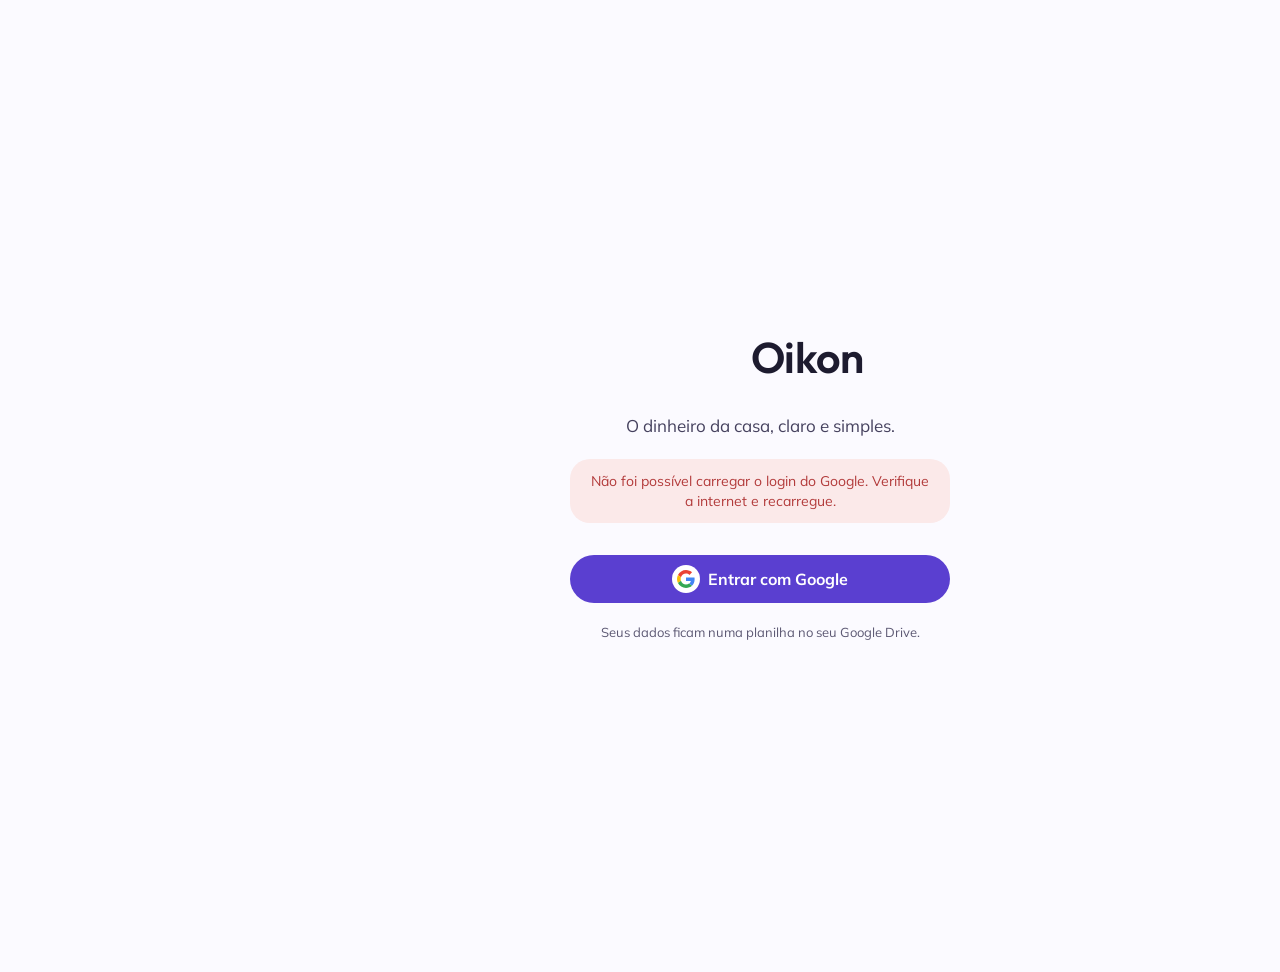
==== index.html @ 4a798f78 "Cartão: dados só para leitura com botão Editar; formulário abre ao editar e fecha ao salvar Co-Autho" ====
<!doctype html>
<html lang="pt-BR">
<head>
<meta charset="utf-8">
<meta name="viewport" content="width=device-width, initial-scale=1, viewport-fit=cover">
<meta name="theme-color" content="#FBFAFF">
<meta name="description" content="Oikon: o dinheiro da casa, claro e simples. Seus dados ficam numa planilha no seu Google Drive.">
<title>Oikon</title>
<link rel="manifest" href="manifest.webmanifest">
<link rel="icon" href="icons/oikon.svg" type="image/svg+xml">
<link rel="apple-touch-icon" href="icons/icon-180.png">
<meta name="apple-mobile-web-app-capable" content="yes">
<meta name="apple-mobile-web-app-title" content="Oikon">
<link rel="preload" href="fonts/mulish-400.woff2" as="font" type="font/woff2" crossorigin>
<link rel="preload" href="fonts/outfit-600.woff2" as="font" type="font/woff2" crossorigin>
<link rel="stylesheet" href="css/app.css?v=81">
</head>
<body>
<div id="app">
  <main id="main" class="shell"><div class="carregando" aria-label="Carregando"><i></i><i></i><i></i></div></main>
  <div id="composer"></div>
  <div id="nav"></div>
  <div id="modal"></div>
  <div id="toast" aria-live="polite"></div>
</div>
<noscript>Este app precisa de JavaScript.</noscript>
<script type="module" src="js/app.js?v=81"></script>
</body>
</html>
---- css/app.css ----
/* Oikon — design system "Leve" (documento design/oikon-design-system.md do projeto).
   Tudo vem dos tokens abaixo (seção 14). Valores soltos só onde o documento pede. */

/* ---------- Tokens ---------- */
:root {
  color-scheme: light;

  /* Marca */
  --cor-violeta: #5A3FD0;
  --cor-violeta-escuro: #432CA8;
  --cor-lavanda: #EEEAFC;
  --cor-lavanda-escuro: #E2DCFA;
  --cor-lavanda-leve: #F5F2FE;
  --cor-ambar: #F2A93B;
  --cor-noite: #1D1B2F;

  /* Neutros */
  --cor-fundo: #FBFAFF;
  --cor-superficie: #FFFFFF;
  --cor-texto: #1D1B2F;
  --cor-texto-2: #45415E;
  --cor-texto-3: #5C5873;
  --cor-placeholder: #6E6988;
  --cor-borda: #ECE8F7;
  --cor-borda-forte: #D9D3F2;
  --cor-borda-campo: #8C86A8;

  /* Estados */
  --cor-positivo: #226B4B;
  --cor-positivo-fundo: #E6F4EC;
  --cor-negativo: #B23A3A;
  --cor-negativo-fundo: #FBE9E9;
  --cor-atencao: #8A5A00;
  --cor-atencao-fundo: #FDF1DC;
  --cor-veu: rgba(29, 27, 47, 0.4);

  /* Tipografia */
  --fonte-texto: "Mulish", system-ui, -apple-system, "Segoe UI", sans-serif;
  --fonte-numero: "Outfit", "Mulish", system-ui, sans-serif;
  --txt-destaque: 52px;
  --txt-numero-g: 32px;
  --txt-numero-m: 22px;
  --txt-numero-p: 16px;
  --txt-titulo-1: 28px;
  --txt-titulo-2: 22px;
  --txt-titulo-3: 17px;
  --txt-corpo: 16px;
  --txt-apoio: 14px;
  --txt-legenda: 13px;

  /* Espaço */
  --esp-1: 4px;
  --esp-2: 8px;
  --esp-3: 12px;
  --esp-4: 16px;
  --esp-5: 20px;
  --esp-6: 24px;
  --esp-8: 32px;
  --esp-10: 40px;
  --esp-16: 64px;

  /* Forma */
  --raio-p: 12px;
  --raio-m: 20px;
  --raio-g: 22px;
  --raio-xg: 28px;
  --raio-pilula: 999px;
  --sombra-flutuante: 0 8px 24px rgba(29, 27, 47, 0.12);

  /* Movimento */
  --mov-rapido: 150ms;
  --mov-medio: 250ms;
  --mov-curva: cubic-bezier(0.2, 0, 0, 1);

  /* Layout */
  --nav-lateral: 240px;
  --conteudo-max: 1120px;
  --toque-min: 44px;
  --nav-h: 64px;
  --composer-h: 76px;
}

/* ---------- Fontes (hospedadas no projeto, funcionam sem internet) ---------- */
@font-face { font-family: "Mulish"; src: url("../fonts/mulish-400.woff2") format("woff2"); font-weight: 400; font-display: swap; }
@font-face { font-family: "Mulish"; src: url("../fonts/mulish-600.woff2") format("woff2"); font-weight: 600; font-display: swap; }
@font-face { font-family: "Mulish"; src: url("../fonts/mulish-700.woff2") format("woff2"); font-weight: 700; font-display: swap; }
@font-face { font-family: "Mulish"; src: url("../fonts/mulish-800.woff2") format("woff2"); font-weight: 800; font-display: swap; }
@font-face { font-family: "Outfit"; src: url("../fonts/outfit-500.woff2") format("woff2"); font-weight: 500; font-display: swap; }
@font-face { font-family: "Outfit"; src: url("../fonts/outfit-600.woff2") format("woff2"); font-weight: 600; font-display: swap; }

/* ---------- Base ---------- */
* { box-sizing: border-box; }
html { -webkit-text-size-adjust: 100%; }
body {
  margin: 0;
  background: var(--cor-fundo);
  color: var(--cor-texto);
  font-family: var(--fonte-texto);
  font-size: var(--txt-corpo);
  line-height: 1.45;
}
button, input, select, textarea { font: inherit; color: inherit; }
a { color: var(--cor-violeta); }
h1, h2, h3 { margin: 0; line-height: 1.25; font-weight: 800; }
h1 { font-size: var(--txt-titulo-2); }
h2 { font-size: var(--txt-titulo-3); }
h3 { font-size: var(--txt-titulo-3); }
p { margin: 0; }
svg.ic { width: 24px; height: 24px; flex: none; fill: none; stroke: currentColor; stroke-width: 1.8; stroke-linecap: round; stroke-linejoin: round; }
.num {
  font-family: var(--fonte-numero);
  font-weight: 600;
  font-variant-numeric: tabular-nums;
  letter-spacing: -0.01em;
  white-space: nowrap;
}
.muted { color: var(--cor-texto-3); }
.small { font-size: var(--txt-legenda); }
.apoio { font-size: var(--txt-apoio); color: var(--cor-texto-2); }
.neg { color: var(--cor-negativo); }
.pos { color: var(--cor-positivo); }
.hidden, .sr-only { position: absolute !important; width: 1px; height: 1px; overflow: hidden; clip: rect(0 0 0 0); white-space: nowrap; }
:focus-visible { outline: 3px solid var(--cor-ambar); outline-offset: 2px; }
@media (prefers-reduced-motion: reduce) {
  *, *::before, *::after { animation: none !important; transition: none !important; }
}

/* ---------- Estrutura ---------- */
#app { min-height: 100vh; }
.shell { max-width: 640px; margin: 0 auto; padding: calc(var(--esp-6) + env(safe-area-inset-top)) var(--esp-5) calc(var(--nav-h) + var(--esp-6) + env(safe-area-inset-bottom)); }
.shell.with-composer { padding-bottom: calc(var(--nav-h) + var(--composer-h) + var(--esp-6) + env(safe-area-inset-bottom)); }
.top { display: flex; align-items: center; justify-content: space-between; gap: var(--esp-3); margin-bottom: var(--esp-4); min-height: var(--toque-min); }
.top h1 { flex: 1; }
.cabecalho { display: flex; align-items: center; justify-content: space-between; gap: var(--esp-3); margin-bottom: var(--esp-3); }
.cabecalho .marca-ic { width: 40px; height: 40px; flex: none; }
.stack { display: flex; flex-direction: column; gap: var(--esp-3); }
.secao { margin-top: var(--esp-6); }
.row { display: flex; align-items: center; justify-content: space-between; gap: var(--esp-3); }
.grid2 { display: grid; grid-template-columns: repeat(2, minmax(0, 1fr)); gap: 10px; }
.grid3 { display: grid; grid-template-columns: repeat(3, minmax(0, 1fr)); gap: var(--esp-2); }

/* ---------- Botões (8.1) ---------- */
.btn {
  display: inline-flex; align-items: center; justify-content: center; gap: var(--esp-2);
  min-height: 48px; padding: 0 var(--esp-5); border: 0; border-radius: var(--raio-pilula);
  font: 700 var(--txt-corpo)/1.2 var(--fonte-texto); text-decoration: none; cursor: pointer; text-align: center;
  background: var(--cor-lavanda); color: var(--cor-violeta-escuro);
  transition: background var(--mov-rapido) var(--mov-curva);
}
.btn:hover, .btn:active { background: var(--cor-lavanda-escuro); }
.btn svg.ic { width: 20px; height: 20px; }
.btn.primary { background: var(--cor-violeta); color: #fff; }
.btn.primary:hover, .btn.primary:active { background: var(--cor-violeta-escuro); }
.btn.link { background: transparent; color: var(--cor-violeta); padding: 0 var(--esp-3); min-height: var(--toque-min); }
.btn.link:hover { background: var(--cor-lavanda-leve); }
.btn.danger { background: transparent; color: var(--cor-negativo); }
.btn.danger:hover { background: var(--cor-negativo-fundo); }
.btn.danger.cheio { background: var(--cor-negativo); color: #fff; }
.btn.icone { width: 48px; padding: 0; flex: none; }
.btn.pequeno { min-height: var(--toque-min); padding: 0 var(--esp-4); font-size: var(--txt-apoio); }
.btn.block { width: 100%; }
.btn:disabled { opacity: .4; cursor: not-allowed; }
.btns { display: flex; gap: 10px; flex-wrap: wrap; }
.btns .btn { flex: 1 1 auto; }
.btns.col { flex-direction: column; }
.back { display: inline-flex; align-items: center; gap: var(--esp-1); min-height: var(--toque-min); padding: 0 var(--esp-3) 0 0; border: 0; background: none; color: var(--cor-violeta); font: 700 var(--txt-corpo) var(--fonte-texto); cursor: pointer; border-radius: var(--raio-pilula); }
.back svg.ic { width: 20px; height: 20px; }

/* ---------- Cards e métricas (8.4, 8.5) ---------- */
.card { background: var(--cor-superficie); border: 1px solid var(--cor-borda); border-radius: var(--raio-g); padding: var(--esp-4) var(--esp-5); color: inherit; text-decoration: none; display: block; }
a.card:hover { border-color: var(--cor-borda-forte); }
.card .label { font-size: var(--txt-legenda); font-weight: 700; color: var(--cor-texto-3); }
.card .big { font-family: var(--fonte-numero); font-weight: 600; font-size: var(--txt-numero-m); line-height: 1.2; margin-top: 2px; font-variant-numeric: tabular-nums; }
.card.alert { background: var(--cor-atencao-fundo); border-color: transparent; color: var(--cor-atencao); }
.card.danger { background: var(--cor-negativo-fundo); border-color: transparent; }
.card.info { background: var(--cor-lavanda); border-color: transparent; color: var(--cor-noite); }
.metrica { padding: 14px var(--esp-4); border-radius: var(--raio-g); display: flex; flex-direction: column; gap: 2px; }
.metrica .apoio { font-size: var(--txt-legenda); color: var(--cor-texto-3); }

.destaque { text-align: center; padding: var(--esp-3) 0 var(--esp-5); display: flex; flex-direction: column; align-items: center; gap: var(--esp-2); color: inherit; text-decoration: none; border-radius: var(--raio-xg); }
.destaque .rot { font-size: var(--txt-apoio); font-weight: 700; color: var(--cor-texto-3); }
.destaque .valor { font-family: var(--fonte-numero); font-weight: 600; font-size: var(--txt-destaque); line-height: 1; letter-spacing: -0.02em; color: var(--cor-violeta); font-variant-numeric: tabular-nums; }
.destaque .valor.neg { color: var(--cor-negativo); }
.destaque .exp { font-size: var(--txt-apoio); color: var(--cor-texto-2); max-width: 300px; }
.destaque .saidas { width: 100%; max-width: 320px; margin-top: var(--esp-2); text-align: left; }
.destaque:hover .valor { color: var(--cor-violeta-escuro); }

.section-title { display: flex; align-items: center; gap: var(--esp-2); font-size: var(--txt-titulo-3); font-weight: 800; color: var(--cor-texto); margin: var(--esp-6) 0 var(--esp-3); }
.section-title .r { margin-left: auto; }
.contador { display: inline-block; background: var(--cor-ambar); color: var(--cor-noite); font-size: var(--txt-legenda); font-weight: 800; border-radius: var(--raio-pilula); padding: 2px 9px; line-height: 1.4; }

/* ---------- Itens de lista (8.6) ---------- */
.list { display: flex; flex-direction: column; gap: 10px; }
.item {
  display: flex; align-items: center; gap: var(--esp-3); width: 100%; min-height: 64px;
  padding: var(--esp-3) 14px; background: var(--cor-superficie); border: 1px solid var(--cor-borda); border-radius: var(--raio-m);
  text-align: left; color: inherit; text-decoration: none; cursor: pointer;
  transition: border-color var(--mov-rapido) var(--mov-curva);
}
div.item { cursor: default; }
.item:hover { border-color: var(--cor-borda-forte); }
.item > .ic, .item > svg.ic { color: var(--cor-noite); }
.item .meio { flex: 1; min-width: 0; display: flex; flex-direction: column; gap: 2px; }
.item .t { font-weight: 700; font-size: 15px; }
.item .s { font-size: var(--txt-legenda); color: var(--cor-texto-3); }
.item .r { text-align: right; flex: none; display: flex; flex-direction: column; align-items: flex-end; gap: 2px; }
.item .r .num { font-size: var(--txt-numero-p); }
.item.total { min-height: 52px; background: var(--cor-lavanda-leve); }
.quem { display: inline-grid; place-items: center; width: 24px; height: 24px; border-radius: 50%; background: var(--cor-lavanda); color: var(--cor-violeta-escuro); font-size: var(--txt-legenda); font-weight: 700; vertical-align: middle; flex: none; }
.dia { font-size: var(--txt-legenda); font-weight: 700; color: var(--cor-texto-3); margin: var(--esp-5) 0 var(--esp-2); }
.dia:first-child { margin-top: 0; }

.badge { display: inline-flex; align-items: center; font-size: var(--txt-legenda); font-weight: 700; border-radius: var(--raio-pilula); padding: 1px 8px; line-height: 1.5; vertical-align: middle; }
.badge.prev { background: var(--cor-lavanda); color: var(--cor-violeta-escuro); }
.badge.pend { background: var(--cor-atencao-fundo); color: var(--cor-atencao); }
.badge.envio { background: var(--cor-lavanda-leve); color: var(--cor-texto-3); }
.badge.est { background: var(--cor-negativo-fundo); color: var(--cor-negativo); }
.badge.ok { background: var(--cor-positivo-fundo); color: var(--cor-positivo); }

/* ---------- Barra de orçamento (8.9) ---------- */
.bar { position: relative; height: 8px; border-radius: var(--raio-pilula); background: var(--cor-lavanda); overflow: hidden; display: flex; margin: 6px 0 4px; }
.bar > i { display: block; height: 100%; background: var(--cor-violeta); }
.bar > i.prev { background: var(--cor-violeta); opacity: .35; }
.bar.over { background: var(--cor-negativo-fundo); }
.bar.over > i { background: var(--cor-negativo); }
.bar.over > i.prev { opacity: .45; }
.orc-linha { display: flex; justify-content: space-between; gap: var(--esp-3); align-items: baseline; }
.orc-linha .t { font-weight: 700; font-size: 15px; }
.orc-linha .num { font-size: 15px; }

/* ---------- Chips (8.8) ---------- */
.chip { display: inline-flex; align-items: center; gap: var(--esp-2); min-height: 36px; padding: 0 14px; border-radius: var(--raio-pilula); background: var(--cor-lavanda); color: var(--cor-texto-2); font-weight: 700; font-size: 15px; border: 0; text-decoration: none; cursor: pointer; }
.chip svg.ic { width: 16px; height: 16px; }
.chip.falta { background: var(--cor-superficie); border: 1.5px dashed var(--cor-borda-campo); color: var(--cor-noite); }
.chip.ed { color: var(--cor-noite); font-size: var(--txt-apoio); }
.chip.aberto { background: var(--cor-violeta); color: #fff; }
.chips { display: flex; flex-wrap: wrap; gap: var(--esp-2); }
.filtros { display: flex; gap: var(--esp-2); overflow-x: auto; padding-bottom: 2px; margin-bottom: var(--esp-3); }
.filtro { flex: none; display: inline-flex; align-items: center; min-height: var(--toque-min); padding: 0 var(--esp-4); border-radius: var(--raio-pilula); background: var(--cor-superficie); border: 1px solid var(--cor-borda-forte); color: var(--cor-texto-2); font-weight: 700; font-size: var(--txt-apoio); text-decoration: none; }
.filtro.on { background: var(--cor-violeta); border-color: var(--cor-violeta); color: #fff; }
.seletor-mes { display: flex; align-items: center; justify-content: center; gap: var(--esp-1); background: var(--cor-lavanda); border-radius: var(--raio-pilula); padding: 2px; width: max-content; max-width: 100%; margin: 0 auto var(--esp-4); }
.seletor-mes a { display: inline-grid; place-items: center; width: var(--toque-min); height: var(--toque-min); border-radius: 50%; color: var(--cor-violeta-escuro); }
.seletor-mes a:hover { background: var(--cor-lavanda-escuro); }
.seletor-mes a svg.ic { width: 20px; height: 20px; }
.seletor-mes b, .seletor-mes .t { padding: 0 var(--esp-2); font-weight: 700; color: var(--cor-texto-2); text-align: center; }
.seletor-mes .t b { padding: 0; display: block; color: var(--cor-noite); }

/* ---------- Formulários (8.13) ---------- */
form { margin: 0; }
.field { display: flex; flex-direction: column; gap: 6px; }
.field > span:first-child { font-size: var(--txt-apoio); font-weight: 700; color: var(--cor-texto-2); }
.field input, .field select, .field textarea {
  min-height: 48px; padding: 0 14px; border: 1.5px solid var(--cor-borda-campo); border-radius: var(--raio-p);
  background: var(--cor-superficie); width: 100%; font-size: var(--txt-corpo);
}
.field select { padding-right: 36px; }
.field input::placeholder { color: var(--cor-placeholder); }
.field input:focus, .field select:focus, .field textarea:focus { outline: none; border-color: var(--cor-violeta); box-shadow: 0 0 0 1px var(--cor-violeta); }
.field.valor .caixa { position: relative; display: flex; align-items: center; }
.field.valor .caixa::before { content: "R$"; position: absolute; left: 14px; color: var(--cor-texto-3); font-weight: 700; }
.field.valor input { font-family: var(--fonte-numero); font-weight: 600; font-size: 20px; text-align: right; padding-left: 48px; }
.field.err input, .field.err select { border-color: var(--cor-negativo); }
.field .hint { font-size: var(--txt-legenda); color: var(--cor-texto-3); }
.field .error { font-size: var(--txt-legenda); color: var(--cor-negativo); font-weight: 700; }
.seg { display: flex; gap: 2px; padding: 3px; background: var(--cor-lavanda); border-radius: var(--raio-pilula); }
.seg label { flex: 1; display: grid; place-items: center; min-height: 42px; padding: 0 var(--esp-2); border-radius: var(--raio-pilula); border: 1px solid transparent; cursor: pointer; font-weight: 700; font-size: var(--txt-apoio); color: var(--cor-texto-2); text-align: center; }
.seg input { position: absolute; opacity: 0; pointer-events: none; }
.seg label:has(input:checked) { background: var(--cor-superficie); color: var(--cor-violeta); border-color: var(--cor-borda-forte); }
.seg label:has(input:focus-visible) { outline: 3px solid var(--cor-ambar); outline-offset: 2px; }
.check { display: flex; gap: var(--esp-3); align-items: center; min-height: var(--toque-min); cursor: pointer; }
.check input[type="radio"] { width: 22px; height: 22px; accent-color: var(--cor-violeta); flex: none; }
.check input[type="checkbox"] { appearance: none; -webkit-appearance: none; position: relative; flex: none; width: 44px; height: 26px; border-radius: var(--raio-pilula); background: var(--cor-borda-campo); cursor: pointer; transition: background var(--mov-rapido) var(--mov-curva); margin: 0; }
.check input[type="checkbox"]::after { content: ""; position: absolute; top: 3px; left: 3px; width: 20px; height: 20px; border-radius: 50%; background: #fff; transition: transform var(--mov-rapido) var(--mov-curva); }
.check input[type="checkbox"]:checked { background: var(--cor-violeta); }
.check input[type="checkbox"]:checked::after { transform: translateX(18px); }

/* ---------- Navegação (8.14) ---------- */
.tabs { position: fixed; left: 0; right: 0; bottom: 0; z-index: 20; display: flex; justify-content: center; height: calc(var(--nav-h) + env(safe-area-inset-bottom)); padding-bottom: env(safe-area-inset-bottom); background: var(--cor-superficie); border-top: 1px solid var(--cor-borda); }
.tabs .so-desk { display: none; }
.tabs a { flex: 1; max-width: 160px; display: flex; flex-direction: column; align-items: center; justify-content: center; gap: var(--esp-1); font-size: var(--txt-legenda); font-weight: 700; color: var(--cor-texto-3); text-decoration: none; }
.tabs a .pil { display: grid; place-items: center; width: 56px; height: 32px; border-radius: var(--raio-pilula); }
.tabs a.on { color: var(--cor-violeta); }
.tabs a.on .pil { background: var(--cor-lavanda); }

/* ---------- Campo único (8.2) ---------- */
.composer { position: fixed; left: 0; right: 0; bottom: calc(var(--nav-h) + env(safe-area-inset-bottom)); z-index: 19; background: var(--cor-superficie); border-top: 1px solid var(--cor-borda); padding: 14px var(--esp-4); }
.composer form { max-width: 640px; margin: 0 auto; display: flex; gap: 10px; align-items: center; }
.composer input { flex: 1; min-width: 0; height: 48px; padding: 0 18px; border-radius: var(--raio-pilula); background: var(--cor-fundo); border: 1.5px solid var(--cor-borda-campo); font-size: var(--txt-corpo); outline: none; transition: border-color var(--mov-rapido) var(--mov-curva); }
.composer input::placeholder { color: var(--cor-placeholder); }
.composer input:focus { border-color: var(--cor-violeta); }
.composer .btn.icone svg.ic { width: 22px; height: 22px; }
.composer.no-topo { position: static; padding: 0; border: 0; background: none; margin-bottom: var(--esp-6); }
.composer.no-topo form { max-width: none; }

/* ---------- Avisos, toast (8.10, 8.11, 8.17) ---------- */
.banner { display: flex; align-items: center; gap: var(--esp-3); padding: var(--esp-3) var(--esp-4); border-radius: var(--raio-m); font-size: var(--txt-apoio); margin-bottom: var(--esp-3); background: var(--cor-lavanda); color: var(--cor-noite); }
.banner > svg.ic { width: 20px; height: 20px; }
.banner > span { flex: 1; }
.banner.warn { background: var(--cor-atencao-fundo); color: var(--cor-atencao); font-weight: 700; }
.banner.err { background: var(--cor-negativo-fundo); color: var(--cor-negativo); }
.banner.ok { background: var(--cor-positivo-fundo); color: var(--cor-positivo); }
.banner .btn { min-height: 40px; padding: 0 var(--esp-4); font-size: var(--txt-apoio); background: var(--cor-superficie); flex: none; }
.toast { position: fixed; left: 50%; top: calc(env(safe-area-inset-top) + var(--esp-3)); transform: translateX(-50%); z-index: 80; width: max-content; max-width: min(440px, calc(100vw - 32px)); display: flex; align-items: center; gap: var(--esp-3); padding: 10px var(--esp-4) 10px 10px; background: var(--cor-superficie); color: var(--cor-texto); border: 1px solid var(--cor-lavanda); border-radius: 16px; box-shadow: 0 8px 24px rgba(52, 40, 120, .14), 0 1px 3px rgba(52, 40, 120, .08); font-size: 15px; font-weight: 600; line-height: 1.35; cursor: pointer; animation: toast-in 220ms var(--mov-curva); }
.toast .t-ic { flex: none; display: grid; place-items: center; width: 30px; height: 30px; border-radius: 50%; background: var(--cor-lavanda-leve); color: var(--cor-violeta); }
.toast .t-ic svg.ic { width: 16px; height: 16px; }
.toast.ok .t-ic { background: var(--cor-positivo-fundo); color: var(--cor-positivo); }
.toast.atencao { border-color: var(--cor-atencao-fundo); }
.toast.atencao .t-ic { background: var(--cor-atencao-fundo); color: var(--cor-atencao); }
@keyframes toast-in { from { opacity: 0; transform: translate(-50%, -10px); } to { opacity: 1; transform: translate(-50%, 0); } }
@keyframes toast-in-desk { from { opacity: 0; transform: translateY(-10px); } to { opacity: 1; transform: none; } }
@media (prefers-reduced-motion: reduce) { .toast { animation: none; } }
.vazio { text-align: center; padding: var(--esp-8) var(--esp-4); display: flex; flex-direction: column; align-items: center; gap: var(--esp-3); color: var(--cor-texto-2); }
.vazio svg.ic { width: 32px; height: 32px; color: var(--cor-texto-3); }
.carregando { display: flex; flex-direction: column; gap: var(--esp-3); align-items: center; padding-top: var(--esp-16); }
.carregando i { display: block; height: 20px; width: 60%; border-radius: var(--raio-pilula); background: var(--cor-lavanda); animation: pulsar 1.2s ease-in-out infinite; }
.carregando i:nth-child(2) { height: 52px; width: 70%; }
.carregando i:nth-child(3) { width: 80%; height: 64px; border-radius: var(--raio-g); }
@keyframes pulsar { 0%, 100% { opacity: 1; } 50% { opacity: .6; } }

/* ---------- Bottom sheet e modal (8.12) ---------- */
.modal-bg { position: fixed; inset: 0; z-index: 40; background: var(--cor-veu); display: flex; align-items: flex-end; justify-content: center; animation: fade var(--mov-medio) var(--mov-curva); }
.modal { position: relative; width: 100%; max-width: 640px; max-height: 90vh; overflow: auto; background: var(--cor-superficie); border-radius: var(--raio-xg) var(--raio-xg) 0 0; padding: var(--esp-6) var(--esp-5) calc(var(--esp-5) + env(safe-area-inset-bottom)); box-shadow: var(--sombra-flutuante); animation: subir var(--mov-medio) var(--mov-curva); }
.modal::before { content: ""; position: absolute; top: 8px; left: 50%; margin-left: -18px; width: 36px; height: 4px; border-radius: 2px; background: var(--cor-borda-forte); }
.modal .mh { display: flex; justify-content: space-between; align-items: center; gap: var(--esp-3); margin-bottom: var(--esp-4); }
.modal .mh h2 { font-size: var(--txt-titulo-3); }
@keyframes subir { from { transform: translateY(24px); opacity: .6; } to { transform: none; opacity: 1; } }
@keyframes fade { from { opacity: 0; } to { opacity: 1; } }
.x { display: grid; place-items: center; width: 44px; height: 44px; flex: none; border: 0; border-radius: 50%; background: var(--cor-lavanda); color: var(--cor-violeta-escuro); cursor: pointer; }
.x svg.ic { width: 20px; height: 20px; }
.kv { display: flex; justify-content: space-between; gap: var(--esp-3); padding: var(--esp-2) 0; border-bottom: 1px solid var(--cor-borda); font-size: 15px; }
.kv:last-child { border-bottom: 0; }
.interp .valor-t { display: block; background: none; border: 0; padding: 0; cursor: pointer; font-family: var(--fonte-numero); font-weight: 600; font-size: var(--txt-numero-g); line-height: 1.1; letter-spacing: -0.02em; text-align: left; color: var(--cor-noite); }
.interp .desc-t { font-weight: 700; font-size: var(--txt-titulo-3); color: var(--cor-texto-2); }

/* ---------- Composição e tabelas (8.15) ---------- */
.calc { display: flex; flex-direction: column; }
.calc .kv { font-size: var(--txt-apoio); padding: 6px 0; border-bottom: 1px solid var(--cor-borda); }
.calc .kv .num { font-size: 15px; }
.calc .kv.total { font-weight: 800; border-bottom: 0; font-size: 15px; }

/* ---------- Entrar e primeiro acesso ---------- */
.login { max-width: 420px; margin: 0 auto; min-height: 100vh; display: flex; flex-direction: column; justify-content: center; align-items: center; text-align: center; gap: var(--esp-5); padding: var(--esp-6) var(--esp-5); }
.assinatura { display: inline-flex; align-items: center; gap: 22px; }
.assinatura img { width: 72px; height: 72px; }
.assinatura span { font-family: var(--fonte-numero); font-weight: 600; font-size: 43px; letter-spacing: -0.01em; color: var(--cor-noite); }
.login .frase { font-size: var(--txt-titulo-3); color: var(--cor-texto-2); }
.btn-google .g { display: grid; place-items: center; width: 28px; height: 28px; border-radius: 50%; background: #fff; }
.btn-google .g svg { width: 18px; height: 18px; }
.steps { display: flex; gap: var(--esp-2); margin-bottom: var(--esp-2); }
.steps i { width: 8px; height: 8px; border-radius: 50%; background: var(--cor-borda-forte); }
.steps i.feito { background: var(--cor-violeta); }
.steps i.atual { background: var(--cor-ambar); }

/* ---------- Desktop (≥ 960px) ---------- */
@media (min-width: 960px) {
  h1 { font-size: var(--txt-titulo-1); }
  .shell { max-width: calc(var(--conteudo-max) + 2 * var(--esp-10)); margin: 0 0 0 var(--nav-lateral); padding: var(--esp-8) var(--esp-10) var(--esp-10); }
  .shell.with-composer { padding-bottom: var(--esp-10); }
  .tabs { top: 0; bottom: 0; right: auto; width: var(--nav-lateral); height: auto; flex-direction: column; justify-content: flex-start; gap: var(--esp-1); padding: var(--esp-6) var(--esp-4); background: var(--cor-fundo); border-top: 0; border-right: 1px solid var(--cor-borda); }
  .tabs .so-desk { display: flex; }
  .tabs .so-cel { display: none; }
  .tabs .marca { display: flex; flex: none; flex-direction: row; justify-content: flex-start; max-width: none; align-items: center; gap: 10px; padding: 0 var(--esp-2) var(--esp-6); text-decoration: none; }
  .tabs .marca img { width: 32px; height: 32px; }
  .tabs .marca span { font-family: var(--fonte-numero); font-weight: 600; font-size: 20px; letter-spacing: -0.01em; color: var(--cor-noite); }
  .tabs a.ir { flex: none; max-width: none; height: var(--toque-min); flex-direction: row; justify-content: flex-start; gap: var(--esp-3); padding: 0 14px; border-radius: var(--raio-pilula); font-size: 15px; color: var(--cor-texto-2); }
  .tabs a.ir .pil { width: auto; height: auto; background: none !important; }
  .tabs a.ir.on { background: var(--cor-lavanda); color: var(--cor-violeta-escuro); }
  .tabs a.ir:hover { background: var(--cor-lavanda-leve); }
  .tabs .rodape { margin-top: auto; font-size: var(--txt-legenda); color: var(--cor-texto-3); padding: 0 var(--esp-2); flex-direction: column; gap: 2px; }
  .composer { left: var(--nav-lateral); bottom: 0; }
  .toast { top: var(--esp-5); left: auto; right: var(--esp-6); transform: none; animation-name: toast-in-desk; }
  .modal-bg { align-items: center; }
  .modal { width: 480px; border-radius: var(--raio-xg); max-height: 88vh; animation: crescer var(--mov-medio) var(--mov-curva); }
  .modal::before { display: none; }
  .inicio-grade { display: grid; grid-template-columns: repeat(12, minmax(0, 1fr)); gap: var(--esp-6); align-items: start; }
  .inicio-grade .destaque { grid-column: span 6; padding-top: 0; }
  .inicio-grade .metricas { grid-column: span 6; }
  .inicio-grade .col6 { grid-column: span 6; }
  .inicio-grade .col12 { grid-column: span 12; }
  .composer.no-topo form { max-width: calc(8 / 12 * 100%); }
}
@keyframes crescer { from { transform: scale(.98); opacity: 0; } to { transform: none; opacity: 1; } }

/* ---------- Complementos ---------- */
svg.ic.mini { width: 16px; height: 16px; vertical-align: -2px; margin-right: 4px; color: var(--cor-texto-3); }
.item .abrir { flex: 1; min-width: 0; display: flex; align-items: center; gap: var(--esp-3); min-height: var(--toque-min); padding: 0; border: 0; background: none; text-align: left; cursor: pointer; color: inherit; border-radius: var(--raio-p); }
.item .r .btn.pequeno { margin-top: 2px; }
.busca .caixa { position: relative; display: flex; align-items: center; }
.busca .caixa svg.ic { position: absolute; left: 14px; width: 20px; height: 20px; color: var(--cor-texto-3); pointer-events: none; }
.busca input { padding-left: 44px; }
.so-desk-b { display: none; }
.metricas { margin-top: var(--esp-2); }
@media (min-width: 960px) {
  .so-desk-b { display: block; }
  .cabecalho .marca-ic { display: none; }
  .metricas { margin-top: 0; }
  .inicio-grade > section > .section-title:first-child { margin-top: 0; }
}

.destaque .orc-linha { flex-wrap: wrap; row-gap: 0; }
.destaque .orc-linha .t { white-space: nowrap; font-size: var(--txt-apoio); }
.destaque .orc-linha .num { font-size: var(--txt-apoio); }
.card.stack { display: flex; flex-direction: column; }

/* ---------- Tutorial do primeiro acesso ---------- */
.tutorial { display: flex; flex-direction: column; gap: var(--esp-3); }
.tutorial h2 { font-size: var(--txt-titulo-2); }
.tutorial p { color: var(--cor-texto-2); }
.tut-ic { display: grid; place-items: center; width: 56px; height: 56px; border-radius: 50%; background: var(--cor-lavanda); color: var(--cor-violeta); }
.tut-ic svg.ic { width: 28px; height: 28px; }
.tutorial .exemplo { display: flex; flex-direction: column; gap: var(--esp-2); padding: var(--esp-3) var(--esp-4); border-radius: var(--raio-m); background: var(--cor-fundo); border: 1px solid var(--cor-borda); }
.tutorial .frase-ex { display: inline-flex; align-items: center; min-height: 40px; padding: 0 var(--esp-4); border-radius: var(--raio-pilula); border: 1.5px solid var(--cor-borda-campo); background: var(--cor-superficie); width: max-content; max-width: 100%; }
.tutorial .exemplo .chip { min-height: 32px; cursor: default; }
.passos { margin: 0; padding: 0; list-style: none; display: flex; flex-direction: column; gap: var(--esp-3); }
.passos li { display: flex; gap: var(--esp-3); align-items: flex-start; color: var(--cor-texto); }
.passos .n { flex: none; display: grid; place-items: center; width: 28px; height: 28px; border-radius: 50%; background: var(--cor-violeta); color: #fff; font-weight: 800; font-size: var(--txt-legenda); }
.passos.simples li { display: list-item; margin-left: var(--esp-5); list-style: disc; }
.passos svg.ic.mini { color: var(--cor-violeta); margin-right: 2px; }
.modal .mh .steps { margin: 0; }
.tutorial .grupo { font-size: var(--txt-legenda); font-weight: 700; color: var(--cor-violeta); }
.tutorial .exemplo.calc { gap: 0; }
.tutorial .exemplo.calc .kv { font-size: var(--txt-apoio); padding: 5px 0; }
.tutorial .exemplo .orc-linha .t, .tutorial .exemplo .orc-linha .num { font-size: var(--txt-apoio); }
.passos .n svg.ic { width: 16px; height: 16px; }

/* ---------- Futuro (8.16, revisto) ---------- */
.cabecalho .chip svg.ic { width: 20px; height: 20px; }
/* Celular: barras horizontais com o valor de cada mês */
.grafico-h { display: flex; flex-direction: column; gap: 2px; }
.grafico-h .lin { display: grid; grid-template-columns: 44px 1fr 92px; align-items: center; gap: var(--esp-2); min-height: 30px; padding: 0 var(--esp-1); border: 0; background: none; border-radius: var(--raio-p); cursor: pointer; text-align: left; color: inherit; }
.grafico-h .lin:hover, .grafico-h .lin:focus-visible { background: var(--cor-lavanda-leve); }
.grafico-h .mes { font-size: var(--txt-legenda); color: var(--cor-texto-3); display: flex; align-items: baseline; gap: 2px; }
.grafico-h .mes small { font-size: var(--txt-legenda); color: var(--cor-texto-3); }
.grafico-h .lin.atual .mes { color: var(--cor-noite); font-weight: 800; }
.grafico-h .lin.atual { box-shadow: inset 3px 0 0 var(--cor-ambar); }
.grafico-h .trilho { position: relative; height: 14px; }
.grafico-h .zero { position: absolute; top: -4px; bottom: -4px; width: 1px; background: var(--cor-borda-forte); }
.grafico-h .trilho i { position: absolute; top: 0; bottom: 0; min-width: 2px; background: var(--cor-violeta); border-radius: 0 6px 6px 0; }
.grafico-h .trilho i.neg { background: var(--cor-negativo); border-radius: 6px 0 0 6px; }
.grafico-h .num { text-align: right; font-size: var(--txt-legenda); }
/* Computador: barras verticais com o valor em cima */
.grafico { display: none; grid-auto-flow: column; grid-auto-columns: minmax(0, 1fr); gap: var(--esp-1); height: 260px; padding-top: var(--esp-8); }
.grafico .col { position: relative; display: flex; flex-direction: column; align-items: stretch; justify-content: flex-end; min-width: 0; padding: 0; border: 0; background: none; cursor: pointer; border-radius: var(--raio-p); color: inherit; }
.grafico .col:hover, .grafico .col:focus-visible { background: var(--cor-lavanda-leve); }
.grafico .area { display: flex; flex-direction: column; align-items: center; }
.grafico .area.cima { justify-content: flex-end; border-bottom: 1px solid var(--cor-borda-forte); }
.grafico .area.baixo { justify-content: flex-start; }
.grafico .area i { display: block; width: 60%; min-height: 2px; background: var(--cor-violeta); }
.grafico .area.cima i { border-radius: 6px 6px 0 0; }
.grafico .area.baixo i { background: var(--cor-negativo); border-radius: 0 0 6px 6px; }
.grafico .area i { position: relative; }
.grafico .val { position: absolute; left: 50%; bottom: 100%; transform: translateX(-50%); font-size: var(--txt-legenda); white-space: nowrap; padding-bottom: 3px; }
.grafico .area.baixo .val { bottom: auto; top: 100%; padding: 3px 0 0; }
.grafico .mes { font-size: var(--txt-legenda); color: var(--cor-texto-3); text-align: center; padding-top: 4px; }
.grafico .col.atual .mes { color: var(--cor-noite); font-weight: 800; }
.grafico .col.atual .mes::before { content: ""; display: block; width: 16px; height: 3px; margin: 0 auto 3px; border-radius: 2px; background: var(--cor-ambar); }
@media (min-width: 960px) { .grafico { display: grid; } .grafico-h { display: none; } }
.dia-fut { align-items: flex-start; }
.dia-fut .mvs { display: flex; flex-direction: column; gap: 2px; margin-top: 4px; }
.dia-fut .mv { display: flex; justify-content: space-between; gap: var(--esp-3); font-size: var(--txt-legenda); color: var(--cor-texto-2); }
.dia-fut .mv .num { font-size: var(--txt-legenda); }
.dia-fut .mv .s { color: var(--cor-texto-3); }
.dia-fut.negativo { background: var(--cor-negativo-fundo); border-color: transparent; }
.dia-fut .r .num { font-size: var(--txt-numero-p); }
.meses-fut { display: flex; flex-direction: column; gap: 10px; }
.mes-fut { background: var(--cor-superficie); border: 1px solid var(--cor-borda); border-radius: var(--raio-m); }
.mes-fut > summary { list-style: none; display: flex; align-items: center; gap: var(--esp-3); min-height: 64px; padding: var(--esp-3) 14px; cursor: pointer; border-radius: var(--raio-m); }
.mes-fut > summary::-webkit-details-marker { display: none; }
.mes-fut > summary:hover { background: var(--cor-lavanda-leve); }
.mes-fut > summary .meio { flex: 1; min-width: 0; display: flex; flex-direction: column; gap: 2px; }
.mes-fut > summary .t { font-weight: 800; font-size: var(--txt-titulo-3); }
.mes-fut > summary .s { font-size: var(--txt-legenda); color: var(--cor-texto-3); }
.mes-fut > summary .r { display: flex; flex-direction: column; align-items: flex-end; }
.mes-fut > summary .r .num { font-size: var(--txt-numero-p); }
.mes-fut > summary .seta { width: 20px; height: 20px; color: var(--cor-texto-3); transition: transform var(--mov-rapido) var(--mov-curva); }
.mes-fut[open] > summary .seta { transform: rotate(180deg); }
.mes-fut[open] > summary { border-bottom: 1px solid var(--cor-borda); border-radius: var(--raio-m) var(--raio-m) 0 0; }
.mes-fut .corpo { padding: var(--esp-3); display: flex; flex-direction: column; gap: var(--esp-3); }
.mes-fut .corpo .item { background: var(--cor-fundo); }
.mes-fut .corpo .item.negativo { background: var(--cor-negativo-fundo); }
/* Assinatura no topo da Início (ícone + nome), proporções da seção 7.5 */
.marca-casa { display: inline-flex; align-items: center; gap: 12px; }
.marca-casa img { width: 40px; height: 40px; }
.marca-casa span { font-family: var(--fonte-numero); font-weight: 600; font-size: 24px; letter-spacing: -0.01em; color: var(--cor-noite); }
@media (min-width: 960px) { .cabecalho .marca-casa { display: none; } .cabecalho { justify-content: flex-end; } }

/* ---------- Atenção no mês: alerta compacto (8.10b) ---------- */
.alertas { display: flex; flex-direction: column; background: var(--cor-superficie); border: 1px solid var(--cor-borda); border-radius: var(--raio-m); overflow: hidden; }
.alerta { display: flex; align-items: center; gap: var(--esp-2); min-height: var(--toque-min); padding: var(--esp-2) var(--esp-3); color: var(--cor-texto); text-decoration: none; font-size: var(--txt-apoio); border-top: 1px solid var(--cor-borda); }
.alerta:first-child { border-top: 0; }
.alerta:hover { background: var(--cor-lavanda-leve); }
.alerta > svg.ic { width: 20px; height: 20px; }
.alerta .txt { flex: 1; min-width: 0; }
.alerta .num { font-size: var(--txt-apoio); }
.alerta .seta { width: 16px; height: 16px; color: var(--cor-texto-3); }
.alerta.est > svg.ic:first-child, .alerta.est .num { color: var(--cor-negativo); }
.alerta.perto > svg.ic:first-child, .alerta.perto .num { color: var(--cor-atencao); }
.alerta.fora > svg.ic:first-child { color: var(--cor-texto-3); }
/* Título de seção que é link (Para confirmar) */
.titulo-link { display: inline-flex; align-items: center; gap: var(--esp-2); color: inherit; text-decoration: none; min-height: var(--toque-min); }
.titulo-link svg.ic { width: 20px; height: 20px; color: var(--cor-texto-3); }
.titulo-link:hover svg.ic { color: var(--cor-violeta); }
/* ---------- Atalhos em cards, em carrossel ---------- */
.atalhos { display: flex; gap: 10px; overflow-x: auto; scroll-snap-type: x mandatory; scroll-padding-inline: var(--esp-5); margin: 0 calc(-1 * var(--esp-5)); padding: 2px var(--esp-5) var(--esp-2); scrollbar-width: none; }
.atalhos::-webkit-scrollbar { display: none; }
.atalho { flex: none; scroll-snap-align: start; width: 128px; min-height: 104px; display: flex; flex-direction: column; justify-content: space-between; gap: var(--esp-3); padding: 14px; background: var(--cor-superficie); border: 1px solid var(--cor-borda); border-radius: var(--raio-g); color: var(--cor-noite); text-decoration: none; font-weight: 700; font-size: var(--txt-apoio); line-height: 1.3; }
.atalho svg.ic { color: var(--cor-violeta); }
.atalho:hover { border-color: var(--cor-borda-forte); background: var(--cor-lavanda-leve); }
@media (min-width: 960px) { .atalhos { margin: 0; padding: 2px 0; overflow: visible; flex-wrap: wrap; } .atalho { width: 160px; } }
.grafico .val { color: var(--cor-texto); }
.grafico .val.neg { color: var(--cor-negativo); }
.grafico .val, .grafico-h .num { font-style: normal; }

/* ---------- Leitura da fatura: já na fatura + ainda pode entrar = deve fechar ---------- */
.fat-item { align-items: center; }
.fat-item .meio { gap: 2px; }
.fat-item > svg.ic { margin-top: 2px; color: var(--cor-texto-3); }
.section-title .small { font-size: var(--txt-legenda); }

/* Resumo do mês: sobra em destaque + linhas entradas/saídas/guardar com barra */
.resumo-mes .rs-grid { display: flex; flex-direction: column; gap: var(--esp-4); }
.rs-hero { display: flex; flex-direction: column; gap: 2px; }
.rs-hero .big { font-family: var(--fonte-numero); font-weight: 600; font-size: var(--txt-numero-g); line-height: 1.1; }
.rs-nota { font-size: var(--txt-apoio); color: var(--cor-texto-2); margin-top: var(--esp-1); }
.rs-nota b { font-weight: 700; color: var(--cor-texto); }
.rs-calc { display: flex; flex-direction: column; }
.rs-k { display: flex; justify-content: space-between; align-items: baseline; gap: var(--esp-3); padding: 10px 0; border-bottom: 1px solid var(--cor-borda); }
.rs-k:first-child { padding-top: 0; }
.rs-k .t { display: flex; flex-direction: column; font-weight: 700; }
.rs-k .t .s { font-weight: 400; font-size: var(--txt-apoio); color: var(--cor-texto-2); }
.rs-k > .num { font-family: var(--fonte-numero); font-weight: 600; white-space: nowrap; }
.rs-k.total { border-bottom: 0; border-top: 2px solid var(--cor-borda-forte); margin-top: -1px; }
.rs-k.total.negativo > .num { color: var(--cor-negativo); }
#sec-saidas { scroll-margin-top: var(--esp-4); outline: none; }
@media (min-width: 960px) {
  .resumo-mes .rs-grid { display: grid; grid-template-columns: minmax(240px, 300px) 1fr; gap: var(--esp-8, 32px); align-items: start; }
}
.rs-result { display: flex; align-items: flex-start; gap: var(--esp-2); padding: var(--esp-2) var(--esp-3); border-radius: var(--raio-m); background: var(--cor-lavanda-leve); color: var(--cor-texto); font-size: var(--txt-apoio); }
.rs-result > svg.ic { width: 20px; height: 20px; flex: none; }
.rs-result b { font-weight: 700; }
.rs-result.pos { background: var(--cor-positivo-fundo); color: var(--cor-positivo); }
.rs-result.neg { background: var(--cor-negativo-fundo); color: var(--cor-negativo); }
.resumo-mes .rs-nota { margin-top: calc(-1 * var(--esp-2)); }
button.alerta { width: 100%; background: none; border: 0; border-top: 1px solid var(--cor-borda); font: inherit; text-align: left; cursor: pointer; }
button.alerta:first-child { border-top: 0; }

/* Campos no Safari do iPhone: data e hora têm largura mínima própria e estouravam o painel. */
.field { min-width: 0; }
.field input[type="date"], .field input[type="time"] {
  -webkit-appearance: none; appearance: none; display: block; min-width: 0; max-width: 100%;
  line-height: 44px; text-align: left; color: var(--cor-texto);
}
.field input[type="date"]::-webkit-date-and-time-value { text-align: left; margin: 0; }
.field input[type="date"]::-webkit-calendar-picker-indicator { margin-left: auto; }
.modal { overflow-x: hidden; }
.modal form, .modal .stack { min-width: 0; }
.seg label { position: relative; min-width: 0; }
.alcance { min-width: 0; }
.alcance .rotulo { font-size: var(--txt-apoio); font-weight: 700; color: var(--cor-texto-2); }
.nao-orcar { border: 1px solid var(--cor-borda); background: var(--cor-superficie); }
.nao-orcar .rotulo { font-weight: 700; }
.nao-orcar .check { display: flex; align-items: center; gap: var(--esp-2); font-size: var(--txt-apoio); }
.nao-orcar .check .meio { flex: 1; min-width: 0; }
.nao-orcar .check .num { font-weight: 600; white-space: nowrap; }
/* Lançamentos do mês: seções Para confirmar / Até hoje / Ainda no mês */
.dia.sec { font-size: var(--txt-titulo-3); font-weight: 800; color: var(--cor-texto); margin-top: var(--esp-6); }
.dia.sec:first-child { margin-top: 0; }
.lanc-fut { margin-top: var(--esp-6); }
.lanc-fut .corpo { gap: 0; }
.lanc-fut .corpo .dia:first-child { margin-top: 0; }

/* Faturas: valor com rótulo, barra em três tons e a conta da fatura */
.fat-card { display: flex; flex-direction: column; gap: 10px; }
.fat-top { display: flex; justify-content: space-between; align-items: flex-start; gap: var(--esp-3); }
.fat-top h2 { margin: 0; }
.fat-top > span:first-child { display: flex; flex-direction: column; gap: 2px; min-width: 0; }
.fat-valor { display: flex; justify-content: space-between; align-items: baseline; gap: var(--esp-3); }
.fat-valor .big { font-family: var(--fonte-numero); font-weight: 600; font-size: var(--txt-numero-m); line-height: 1.2; }
.fat-barra { display: flex; height: 10px; border-radius: 6px; overflow: hidden; background: var(--cor-lavanda-leve); }
.fat-barra i { display: block; height: 100%; }
.fat-barra .a, .sw.a { background: var(--cor-violeta); }
.fat-barra .b, .sw.b { background: var(--cor-violeta); opacity: .5; }
.fat-barra .c, .sw.c { background: repeating-linear-gradient(135deg, var(--cor-lavanda) 0 4px, var(--cor-lavanda-leve) 4px 8px); }
.sw { display: inline-block; width: 12px; height: 12px; border-radius: 3px; }
.sw.c { border: 1px solid var(--cor-violeta); opacity: .8; }
.fat-conta { display: flex; flex-direction: column; }
.fat-k { display: grid; grid-template-columns: 14px 1fr auto; gap: 10px; align-items: baseline; padding: 9px 0; border-bottom: 1px solid var(--cor-borda); }
.fat-k .t { font-weight: 700; display: flex; flex-direction: column; }
.fat-k .t span { font-weight: 400; font-size: var(--txt-apoio); color: var(--cor-texto-2); }
.fat-k .num { font-family: var(--fonte-numero); font-weight: 600; white-space: nowrap; }
.fat-k.total { border-bottom: 0; border-top: 2px solid var(--cor-borda-forte); }
.fat-k.pago { color: var(--cor-positivo); }
.fat-k.pago .t span { color: var(--cor-positivo); }
.fat-item .meio .t { display: flex; align-items: center; gap: var(--esp-2); flex-wrap: wrap; }
.fat-item .r { display: flex; flex-direction: column; align-items: flex-end; }
.item .linkish { background: none; border: 0; padding: 0; font: inherit; color: inherit; text-align: left; cursor: pointer; }

/* Parcelas e repetições: selo na lista e quadro no painel */
.selo-serie { display: inline-flex; align-items: center; gap: 4px; margin: 0 6px 0 0; padding: 1px 7px 1px 5px; border-radius: 999px; font-size: 12px; font-weight: 700; line-height: 18px; vertical-align: 1px; white-space: nowrap; background: var(--cor-lavanda-leve); color: var(--cor-violeta); }
.selo-serie svg.ic { width: 12px; height: 12px; }
.selo-serie .mini-barra { width: 22px; }
.mini-barra { display: inline-block; height: 4px; border-radius: 2px; background: var(--cor-lavanda); overflow: hidden; }
.mini-barra i { display: block; height: 100%; background: var(--cor-violeta); }
.mini-barra.larga { display: block; width: 100%; height: 8px; border-radius: 4px; }
.quadro-serie { display: flex; flex-direction: column; gap: var(--esp-2); background: var(--cor-lavanda-leve); border: 0; }
.qs-top { display: flex; align-items: center; gap: var(--esp-2); color: var(--cor-violeta); }
.qs-top .t { font-weight: 800; flex: 1; color: var(--cor-texto); }
.qs-top .num { font-family: var(--fonte-numero); font-weight: 600; color: var(--cor-texto); }
.segs { display: flex; gap: 3px; }
.segs i { flex: 1; height: 8px; border-radius: 3px; background: var(--cor-superficie); border: 1px solid var(--cor-lavanda); }
.segs i.feita { background: var(--cor-violeta); border-color: var(--cor-violeta); }
.segs i.atual { background: var(--cor-ambar, #E8A33D); border-color: var(--cor-ambar, #E8A33D); }
.qs-linhas { display: flex; flex-wrap: wrap; gap: 4px 16px; font-size: var(--txt-apoio); }
.qs-linhas .ponto { display: inline-block; width: 8px; height: 8px; border-radius: 2px; margin-right: 6px; background: var(--cor-superficie); border: 1px solid var(--cor-lavanda); }
.qs-linhas .ponto.feita { background: var(--cor-violeta); border-color: var(--cor-violeta); }
.qs-prox { display: flex; flex-wrap: wrap; gap: 6px; }
.qs-prox .chip { display: inline-flex; gap: 4px; width: auto; flex: none; background: var(--cor-superficie); font-size: var(--txt-apoio); padding: 4px 10px; min-height: 0; }
.quadro-serie { margin-bottom: var(--esp-2); }

.item .r .selo-serie { margin: 0; }

/* Card de lançamento: duas linhas, duas colunas. Quem lançou vira marca no ícone. */
.item.lanc { align-items: flex-start; }
.item.lanc .ico { position: relative; flex: none; display: grid; place-items: center; width: 40px; height: 40px; border-radius: 12px; background: var(--cor-lavanda-leve); color: var(--cor-violeta-escuro); }
.item.lanc .ico > svg.ic { width: 20px; height: 20px; }
.item.lanc .ico .q { position: absolute; right: -5px; bottom: -5px; width: 18px; height: 18px; border-radius: 50%; display: grid; place-items: center; font-size: 10px; font-weight: 800; background: var(--cor-violeta); color: #fff; border: 2px solid var(--cor-superficie); }
.item.lanc.prev .ico { background: transparent; border: 1.5px dashed var(--cor-lavanda); }
.item.lanc .meio { align-self: center; }
.item.lanc .r { align-self: center; gap: 4px; }
.item.lanc.prev .r .num:not(.pos) { color: var(--cor-texto-2); }
.item.lanc .r .info { display: inline-flex; align-items: center; gap: 4px; font-size: 12px; line-height: 16px; color: var(--cor-texto-3); white-space: nowrap; }
.item.lanc .r .info .ser { display: inline-flex; align-items: center; gap: 3px; color: var(--cor-violeta); font-weight: 700; }
.item.lanc .r .info svg.ic { width: 12px; height: 12px; }
.item.lanc .r .info .sep { opacity: .5; }
.item.lanc .r .info .pend { color: #8a5300; font-weight: 700; }

/* Formulários: todos os campos com a mesma altura e o mesmo desenho (iPhone inclusive) */
.field input, .field select { height: 52px; min-height: 52px; line-height: normal; }
.field select {
  -webkit-appearance: none; appearance: none; padding-right: 40px; color: var(--cor-texto);
  background-image: url("data:image/svg+xml,%3Csvg xmlns='http://www.w3.org/2000/svg' width='16' height='16' viewBox='0 0 24 24' fill='none' stroke='%236B6680' stroke-width='2' stroke-linecap='round' stroke-linejoin='round'%3E%3Cpath d='m6 9 6 6 6-6'/%3E%3C/svg%3E");
  background-repeat: no-repeat; background-position: right 14px center; background-size: 16px;
}
.field.valor input { font-size: 20px; }
.field input[type="date"] { line-height: 52px; }
.field > span:first-child { line-height: 1.2; }
.modal form.stack { gap: var(--esp-4); }
.modal .seg { margin-top: var(--esp-1); }
.nota-orc { display: flex; gap: var(--esp-3); align-items: flex-start; }
.nota-orc > svg.ic { flex: none; width: 20px; height: 20px; margin-top: 1px; color: var(--cor-violeta); }
.meta-lanc { margin: var(--esp-1) 0 0; text-align: center; font-size: var(--txt-legenda); color: var(--cor-texto-3); }
.nota-orc > span { flex: 1; min-width: 0; }
#mh-t:focus { outline: none; }
.nova-cat .btns { justify-content: flex-end; }
.dia-fut .mv.reserva { display: grid; grid-template-columns: 1fr auto; column-gap: var(--esp-3); }
.dia-fut .mv.reserva .cats { grid-column: 1 / -1; color: var(--cor-texto-3); }
.fecho-mes { display: flex; flex-direction: column; margin-top: var(--esp-3); padding: var(--esp-3) var(--esp-4); border-radius: var(--raio-m); background: var(--cor-lavanda-leve); }
.fecho-mes .kv { display: flex; justify-content: space-between; align-items: baseline; gap: var(--esp-3); padding: 6px 0; font-size: var(--txt-apoio); }
.fecho-mes .kv > span:first-child { display: flex; flex-direction: column; }
.fecho-mes .kv .s { font-size: 12px; color: var(--cor-texto-3); }
.fecho-mes .kv .num { font-family: var(--fonte-numero); font-weight: 600; white-space: nowrap; }
.fecho-mes .kv.total { border-top: 1px solid var(--cor-borda-forte); margin-top: 4px; padding-top: 8px; font-weight: 800; font-size: var(--txt-texto); }
.fecho-mes .kv.total.negativo .num { color: var(--cor-negativo); }
.mes-fut .s.aperto { display: inline-flex; align-items: center; gap: 4px; color: #8a5300; font-weight: 700; }
.mes-fut .s.aperto svg.ic { width: 14px; height: 14px; }
.list .item.dia-fut.apertado, .dia-fut.apertado { background: var(--cor-atencao-fundo, #FFF4E0); border-color: transparent; }
.mes-fut.apertado { border-left: 4px solid var(--cor-atencao, #D98E04); }
.mes-fut.negativo { border-left: 4px solid var(--cor-negativo); }
.fecho-mes .kv > span:first-child { font-weight: 700; }
.fecho-mes .kv .s { font-weight: 400; }

/* Ajuda: botão "?" e explicação que abre logo abaixo */
.ajuda-btn { display: inline-flex; align-items: center; gap: 4px; vertical-align: middle; padding: 2px; margin: -2px 0; border: 0; background: none; color: var(--cor-violeta); font: inherit; font-weight: 700; font-size: var(--txt-apoio); cursor: pointer; border-radius: 999px; min-height: 0; }
.ajuda-btn svg.ic { width: 18px; height: 18px; }
.ajuda-btn.com-rotulo { padding: 4px 10px 4px 6px; background: var(--cor-lavanda-leve); }
.ajuda-btn[aria-expanded="true"] { color: var(--cor-violeta-escuro); }
.ajuda-txt { margin: var(--esp-2) 0 var(--esp-3); padding: var(--esp-3) var(--esp-4); border-radius: var(--raio-m); background: var(--cor-lavanda-leve); color: var(--cor-texto-2); font-size: var(--txt-apoio); line-height: 1.45; }
.top-titulo { display: flex; justify-content: space-between; align-items: center; gap: var(--esp-3); margin-bottom: var(--esp-4); }
.top-titulo h1 { margin: 0; }
.add-centro { display: flex; justify-content: center; margin-top: var(--esp-2); }
.fecho-top { display: flex; align-items: center; justify-content: space-between; font-size: 12px; font-weight: 800; text-transform: uppercase; letter-spacing: .04em; color: var(--cor-texto-3); margin-bottom: 2px; }
.fecho-mes .ajuda-txt { margin: 4px 0 6px; background: var(--cor-superficie); }
.ajuda-lista { margin: 0; padding-left: 18px; display: flex; flex-direction: column; gap: 6px; }
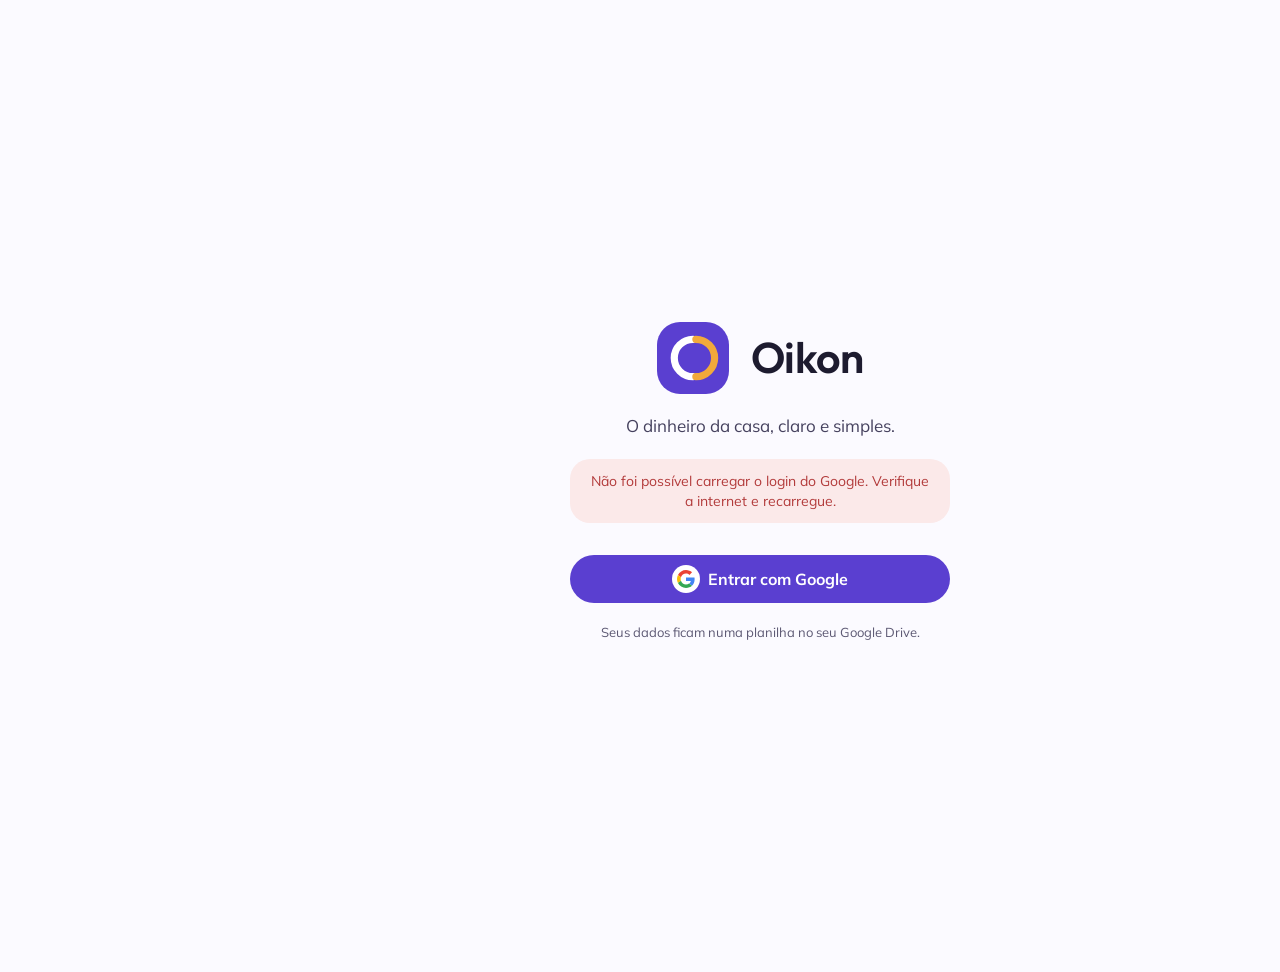
==== commit 783dd617: "Login: tira o aviso de 'entrar de novo'; conexão antiga vencida mostra o Reconectar de sempre, que j" ====
--- a/index.html
+++ b/index.html
@@ -13,7 +13,7 @@
 <meta name="apple-mobile-web-app-title" content="Oikon">
 <link rel="preload" href="fonts/mulish-400.woff2" as="font" type="font/woff2" crossorigin>
 <link rel="preload" href="fonts/outfit-600.woff2" as="font" type="font/woff2" crossorigin>
-<link rel="stylesheet" href="css/app.css?v=81">
+<link rel="stylesheet" href="css/app.css?v=83">
 </head>
 <body>
 <div id="app">
@@ -24,6 +24,6 @@
   <div id="toast" aria-live="polite"></div>
 </div>
 <noscript>Este app precisa de JavaScript.</noscript>
-<script type="module" src="js/app.js?v=81"></script>
+<script type="module" src="js/app.js?v=83"></script>
 </body>
 </html>
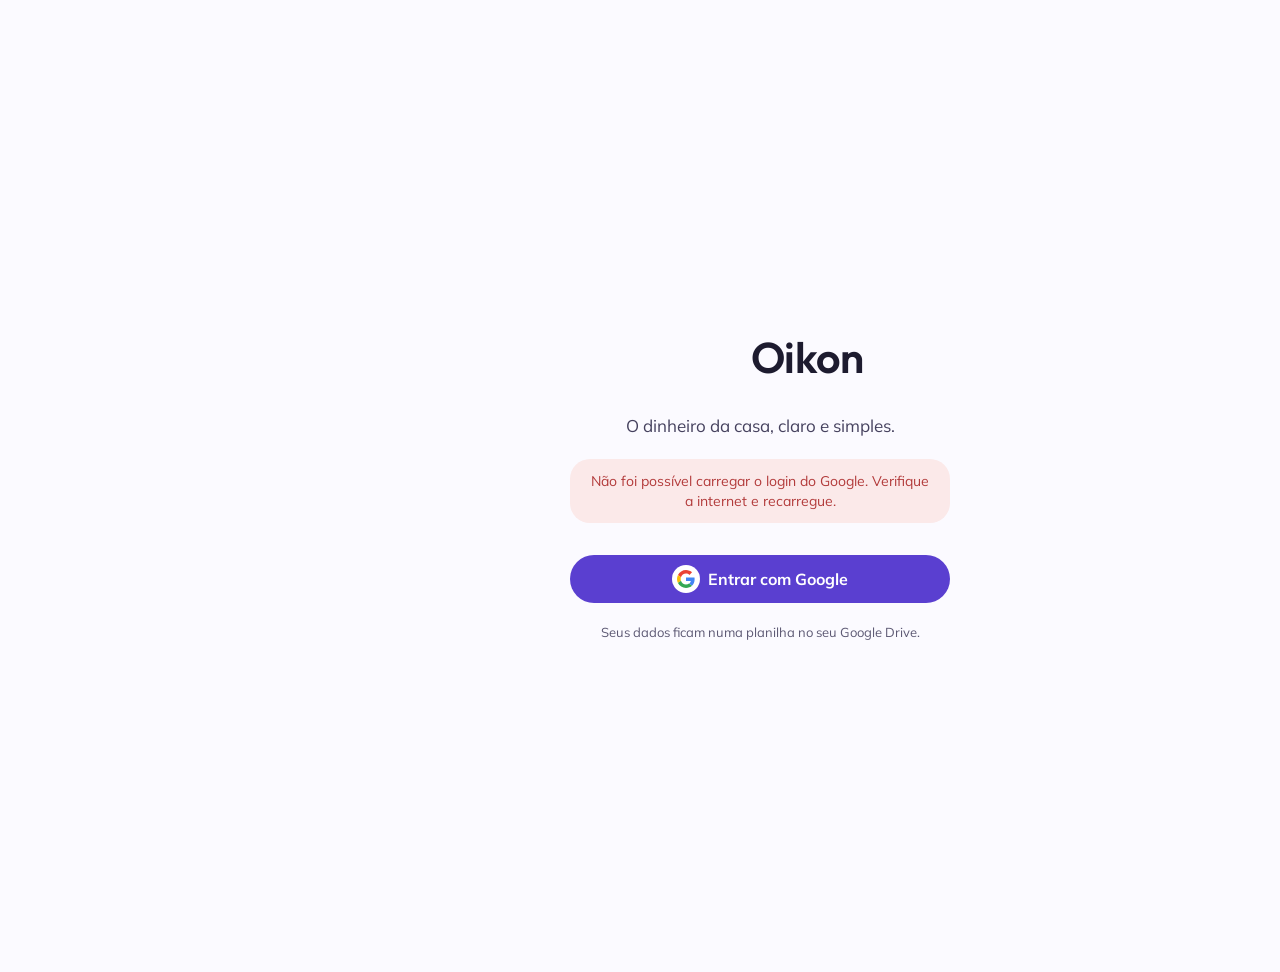
==== commit 910faf3e: "Versão nova: controle de acesso Co-Authored-By: Claude Opus 5.5 <noreply@anthropic.com> Claude-Sessi" ====
--- a/index.html
+++ b/index.html
@@ -13,7 +13,7 @@
 <meta name="apple-mobile-web-app-title" content="Oikon">
 <link rel="preload" href="fonts/mulish-400.woff2" as="font" type="font/woff2" crossorigin>
 <link rel="preload" href="fonts/outfit-600.woff2" as="font" type="font/woff2" crossorigin>
-<link rel="stylesheet" href="css/app.css?v=83">
+<link rel="stylesheet" href="css/app.css?v=85">
 </head>
 <body>
 <div id="app">
@@ -24,6 +24,6 @@
   <div id="toast" aria-live="polite"></div>
 </div>
 <noscript>Este app precisa de JavaScript.</noscript>
-<script type="module" src="js/app.js?v=83"></script>
+<script type="module" src="js/app.js?v=85"></script>
 </body>
 </html>
--- a/css/app.css
+++ b/css/app.css
@@ -681,3 +681,38 @@
 .fecho-top { display: flex; align-items: center; justify-content: space-between; font-size: 12px; font-weight: 800; text-transform: uppercase; letter-spacing: .04em; color: var(--cor-texto-3); margin-bottom: 2px; }
 .fecho-mes .ajuda-txt { margin: 4px 0 6px; background: var(--cor-superficie); }
 .ajuda-lista { margin: 0; padding-left: 18px; display: flex; flex-direction: column; gap: 6px; }
+
+/* Puxar para atualizar */
+html, body { overscroll-behavior-y: contain; }
+#ptr { position: fixed; left: 50%; top: calc(env(safe-area-inset-top) + 8px); z-index: 70; width: 40px; height: 40px; display: grid; place-items: center; border-radius: 50%; background: var(--cor-superficie); color: var(--cor-texto-3); border: 1px solid var(--cor-lavanda); box-shadow: 0 6px 18px rgba(52, 40, 120, .14); opacity: 0; transform: translate(-50%, -48px); pointer-events: none; }
+#ptr svg.ic { width: 18px; height: 18px; }
+#ptr.pronto, #ptr.girando { color: var(--cor-violeta); }
+#ptr.girando svg.ic { animation: ptr-girar 800ms linear infinite; }
+@keyframes ptr-girar { to { transform: rotate(360deg); } }
+@media (prefers-reduced-motion: reduce) { #ptr.girando svg.ic { animation: none; } }
+
+/* Acesso: espera e Admin */
+.espera h2 { font-size: var(--txt-titulo-2, 22px); }
+.espera .apoio { margin: 0; }
+.tabs a .pil { position: relative; }
+.tabs a .pil .ponto { position: absolute; top: 3px; right: 14px; width: 9px; height: 9px; border-radius: 50%; background: var(--cor-ambar); box-shadow: 0 0 0 2px var(--cor-fundo); }
+.add-pessoa { display: flex; flex-wrap: wrap; align-items: flex-end; gap: var(--esp-3); }
+.add-pessoa .field { flex: 1 1 260px; min-width: 0; margin: 0; }
+.add-pessoa .btn { flex: 1 0 auto; }
+.pessoas { padding: 0; }
+.pessoa { display: flex; align-items: center; gap: 6px; padding: 12px 10px 12px var(--esp-4); border-top: 1px solid var(--cor-borda); }
+.pessoa:first-child { border-top: 0; }
+.pessoa .meio { flex: 1; min-width: 0; display: flex; flex-direction: column; gap: 2px; }
+.pessoa .t { font-weight: 600; overflow: hidden; text-overflow: ellipsis; white-space: nowrap; }
+.pessoa .s { font-size: var(--txt-legenda); color: var(--cor-texto-3); }
+.pessoa.editando { flex-direction: column; align-items: stretch; gap: var(--esp-3); }
+.pessoa.editando .field { margin: 0; }
+.pessoa .icone { flex: none; display: grid; place-items: center; width: 36px; height: 40px; border-radius: 50%; background: none; border: 0; color: var(--cor-texto-3); cursor: pointer; }
+.pessoa .icone:hover { background: var(--cor-lavanda-leve); color: var(--cor-violeta); }
+.pessoa .icone svg.ic { width: 18px; height: 18px; }
+.chave { flex: none; position: relative; width: 46px; height: 28px; border-radius: 999px; border: 0; background: var(--cor-borda-forte); cursor: pointer; transition: background 160ms; margin-right: 4px; }
+.chave i { position: absolute; top: 3px; left: 3px; width: 22px; height: 22px; border-radius: 50%; background: #fff; box-shadow: 0 1px 3px rgba(29, 27, 47, .25); transition: transform 160ms; }
+.chave.on { background: var(--cor-positivo); }
+.chave.on i { transform: translateX(18px); }
+.chave:focus-visible { outline: 2px solid var(--cor-violeta); outline-offset: 2px; }
+@media (prefers-reduced-motion: reduce) { .chave, .chave i { transition: none; } }
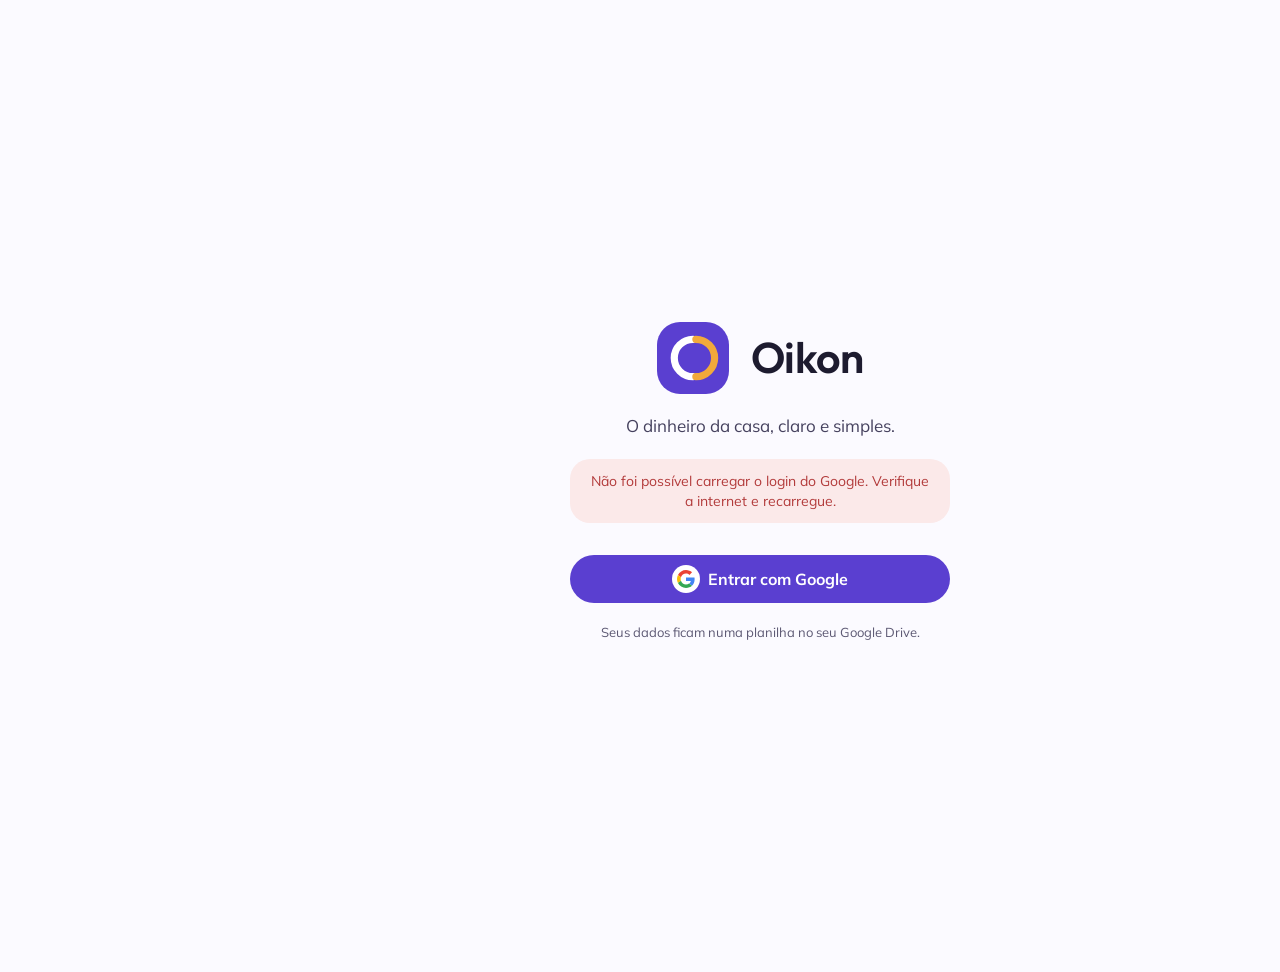
==== commit 5dd83bf4: "Ao abrir, descobre se a conta é admin sem esperar a próxima renovação Co-Authored-By: Claude Opus 5." ====
--- a/index.html
+++ b/index.html
@@ -13,7 +13,7 @@
 <meta name="apple-mobile-web-app-title" content="Oikon">
 <link rel="preload" href="fonts/mulish-400.woff2" as="font" type="font/woff2" crossorigin>
 <link rel="preload" href="fonts/outfit-600.woff2" as="font" type="font/woff2" crossorigin>
-<link rel="stylesheet" href="css/app.css?v=85">
+<link rel="stylesheet" href="css/app.css?v=86">
 </head>
 <body>
 <div id="app">
@@ -24,6 +24,6 @@
   <div id="toast" aria-live="polite"></div>
 </div>
 <noscript>Este app precisa de JavaScript.</noscript>
-<script type="module" src="js/app.js?v=85"></script>
+<script type="module" src="js/app.js?v=86"></script>
 </body>
 </html>
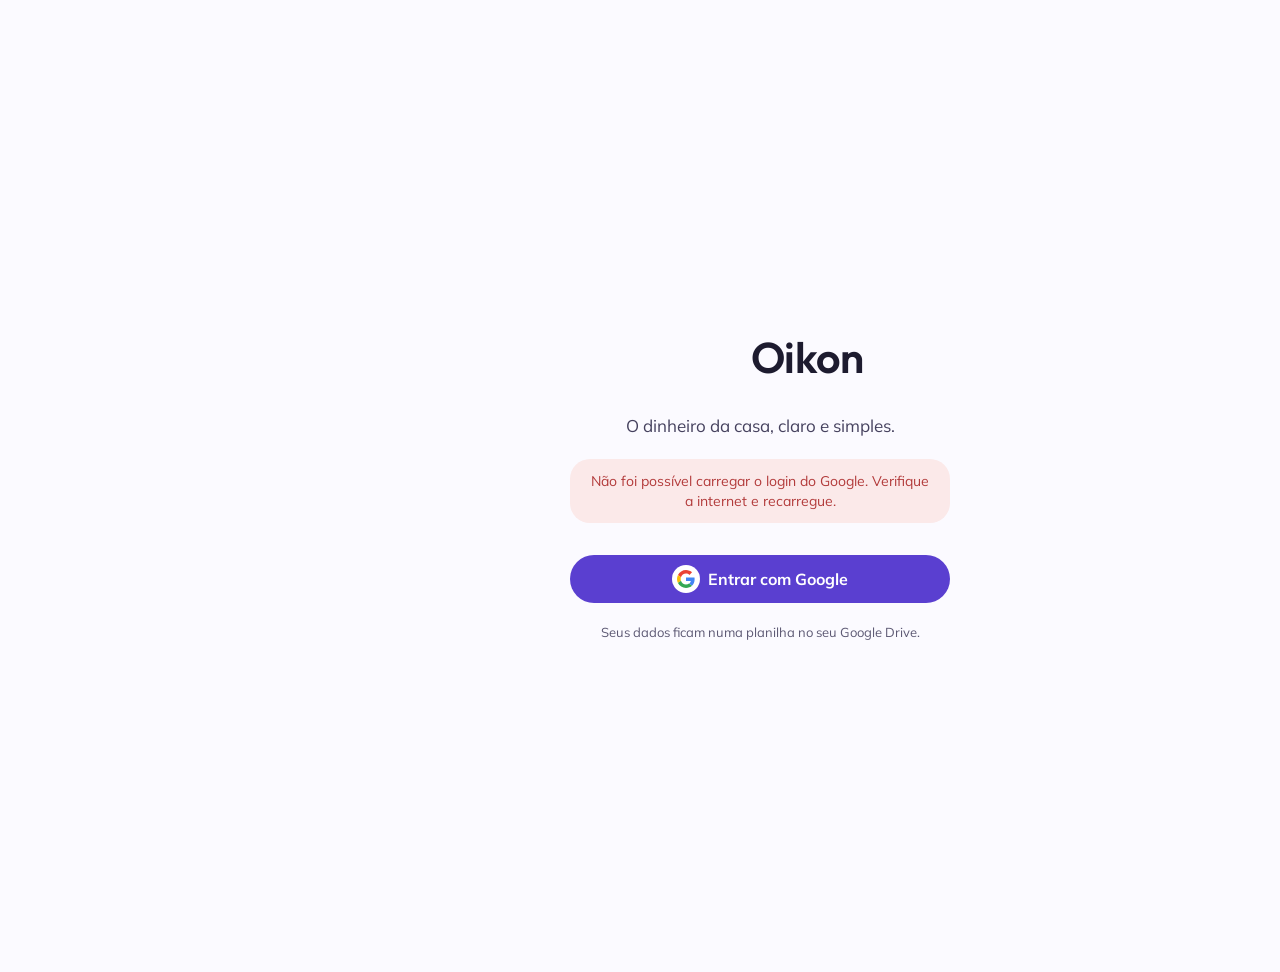
==== commit ea25ae4c: "Versão nova: Admin com paginação Co-Authored-By: Claude Opus 5.5 <noreply@anthropic.com> Claude-Sess" ====
--- a/index.html
+++ b/index.html
@@ -13,7 +13,7 @@
 <meta name="apple-mobile-web-app-title" content="Oikon">
 <link rel="preload" href="fonts/mulish-400.woff2" as="font" type="font/woff2" crossorigin>
 <link rel="preload" href="fonts/outfit-600.woff2" as="font" type="font/woff2" crossorigin>
-<link rel="stylesheet" href="css/app.css?v=86">
+<link rel="stylesheet" href="css/app.css?v=87">
 </head>
 <body>
 <div id="app">
@@ -24,6 +24,6 @@
   <div id="toast" aria-live="polite"></div>
 </div>
 <noscript>Este app precisa de JavaScript.</noscript>
-<script type="module" src="js/app.js?v=86"></script>
+<script type="module" src="js/app.js?v=87"></script>
 </body>
 </html>
--- a/css/app.css
+++ b/css/app.css
@@ -710,9 +710,19 @@
 .pessoa .icone { flex: none; display: grid; place-items: center; width: 36px; height: 40px; border-radius: 50%; background: none; border: 0; color: var(--cor-texto-3); cursor: pointer; }
 .pessoa .icone:hover { background: var(--cor-lavanda-leve); color: var(--cor-violeta); }
 .pessoa .icone svg.ic { width: 18px; height: 18px; }
-.chave { flex: none; position: relative; width: 46px; height: 28px; border-radius: 999px; border: 0; background: var(--cor-borda-forte); cursor: pointer; transition: background 160ms; margin-right: 4px; }
-.chave i { position: absolute; top: 3px; left: 3px; width: 22px; height: 22px; border-radius: 50%; background: #fff; box-shadow: 0 1px 3px rgba(29, 27, 47, .25); transition: transform 160ms; }
-.chave.on { background: var(--cor-positivo); }
-.chave.on i { transform: translateX(18px); }
-.chave:focus-visible { outline: 2px solid var(--cor-violeta); outline-offset: 2px; }
-@media (prefers-reduced-motion: reduce) { .chave, .chave i { transition: none; } }
+input.chave { -webkit-appearance: none; appearance: none; flex: none; position: relative; width: 46px; height: 28px; margin: 0; border-radius: 999px; border: 0; background: var(--cor-borda-forte); cursor: pointer; transition: background 160ms; }
+input.chave::after { content: ''; position: absolute; top: 3px; left: 3px; width: 22px; height: 22px; border-radius: 50%; background: #fff; box-shadow: 0 1px 3px rgba(29, 27, 47, .25); transition: transform 160ms; }
+input.chave:checked { background: var(--cor-positivo); }
+input.chave:checked::after { transform: translateX(18px); }
+input.chave:focus-visible { outline: 2px solid var(--cor-violeta); outline-offset: 2px; }
+@media (prefers-reduced-motion: reduce) { input.chave, input.chave::after { transition: none; } }
+.linha-chave { display: flex; align-items: center; justify-content: space-between; gap: var(--esp-3); cursor: pointer; }
+.linha-chave > span { display: flex; flex-direction: column; gap: 2px; }
+.linha-chave .t { font-weight: 600; }
+.linha-chave .s { font-size: var(--txt-legenda); color: var(--cor-texto-3); }
+.status-acesso { flex: none; font-size: 12px; font-weight: 700; padding: 3px 10px; border-radius: 999px; }
+.status-acesso.ativo { background: #E5F5EC; color: #1E7A47; }
+.status-acesso.inativo { background: var(--cor-lavanda-leve, #F3F1FA); color: var(--cor-texto-3); }
+.status-acesso.espera { background: #FDF1DC; color: #8A5A0B; }
+.paginacao { display: flex; align-items: center; justify-content: space-between; gap: var(--esp-2); }
+.paginacao .btn[disabled] { opacity: .4; }
